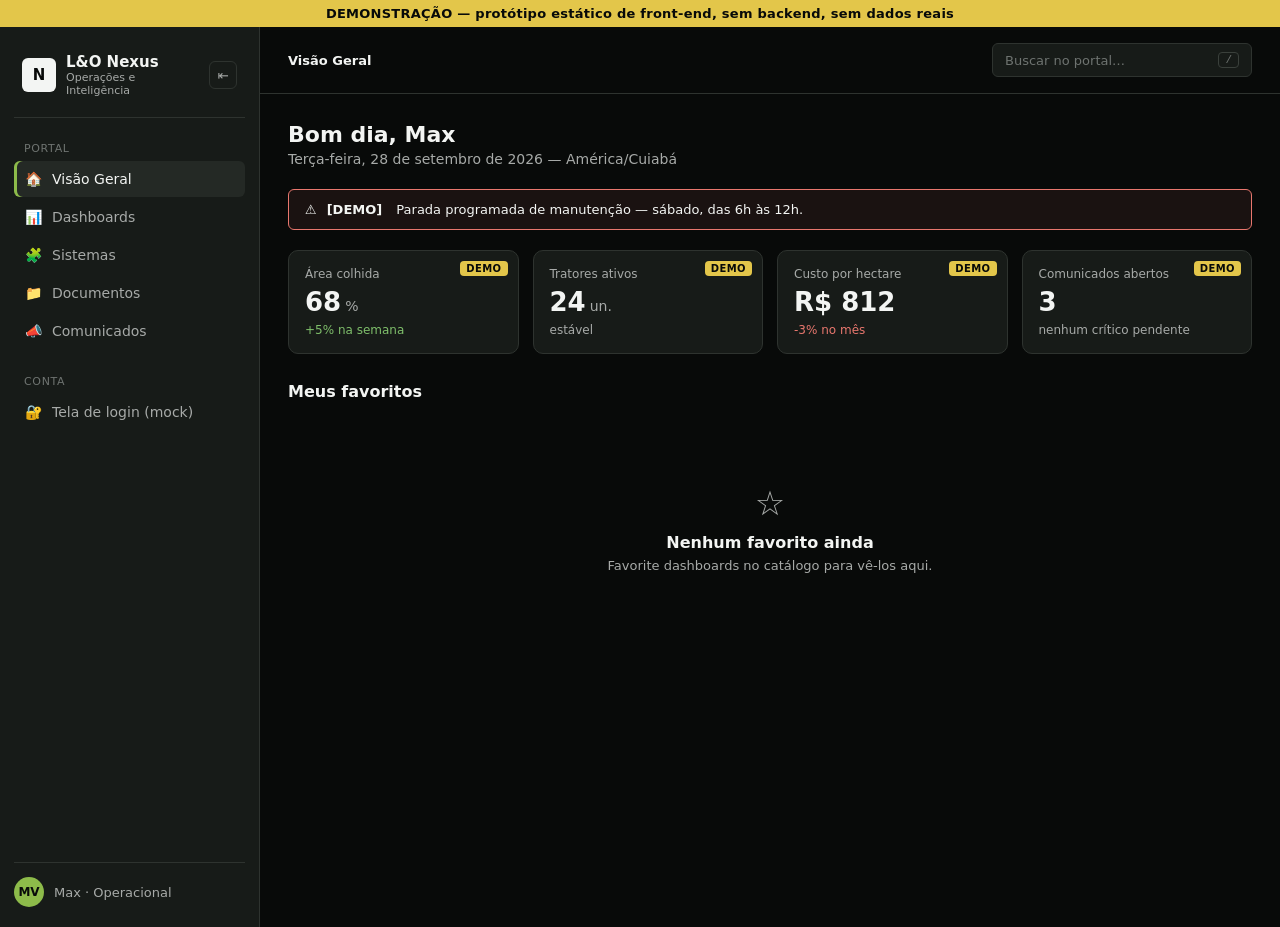
==== index.html @ 55d2e748 "feat: cria protótipo estático de front-end do L&O Nexus Demonstração navegável em HTML/CSS/JS puro, " ====
<!DOCTYPE html>
<html lang="pt-BR">
<head>
<meta charset="UTF-8">
<meta name="viewport" content="width=device-width, initial-scale=1.0">
<title>Visão Geral — L&O Nexus (demo)</title>
<link rel="stylesheet" href="css/styles.css">
</head>
<body data-page="home">
<div class="demo-banner">DEMONSTRAÇÃO — protótipo estático de front-end, sem backend, sem dados reais</div>
<div class="app-shell">

<aside class="sidebar">
    <div class="brand">
        <div class="brand-mark">N</div>
        <div class="brand-name">L&amp;O Nexus<small>Operações e Inteligência</small></div>
        <button class="collapse-toggle" aria-label="Recolher menu">⇤</button>
    </div>

    <nav class="nav-group">
        <div class="nav-group-title">Portal</div>
        <a class="nav-item" data-page="home" href="index.html"><span class="icon">🏠</span><span class="nav-label">Visão Geral</span></a>
        <a class="nav-item" data-page="dashboards" href="dashboards.html"><span class="icon">📊</span><span class="nav-label">Dashboards</span></a>
        <a class="nav-item" data-page="sistemas" href="sistemas.html"><span class="icon">🧩</span><span class="nav-label">Sistemas</span></a>
        <a class="nav-item" data-page="documentos" href="documentos.html"><span class="icon">📁</span><span class="nav-label">Documentos</span></a>
        <a class="nav-item" data-page="comunicados" href="comunicados.html"><span class="icon">📣</span><span class="nav-label">Comunicados</span></a>
    </nav>

    <nav class="nav-group">
        <div class="nav-group-title">Conta</div>
        <a class="nav-item" href="login.html"><span class="icon">🔐</span><span class="nav-label">Tela de login (mock)</span></a>
    </nav>

    <div class="sidebar-footer">
        <div class="avatar">MV</div>
        <span>Max · Operacional</span>
    </div>
</aside>

<main class="main">
    <div class="topbar">
        <div class="breadcrumb"><strong>Visão Geral</strong></div>
        <div class="search-box">Buscar no portal… <kbd>/</kbd></div>
    </div>

    <div class="content">
        <div class="page-header">
            <h1>Bom dia, Max</h1>
            <p>Terça-feira, 28 de setembro de 2026 — América/Cuiabá</p>
        </div>

        <div class="alert-banner critico">⚠️ <strong>[DEMO]</strong>&nbsp;Parada programada de manutenção — sábado, das 6h às 12h.</div>

        <div class="indicator-grid" id="indicators"></div>

        <div class="page-header" style="margin-top: 12px;">
            <h1 style="font-size:16px;">Meus favoritos</h1>
        </div>
        <div class="card-grid" id="favorites-grid"></div>
    </div>
</main>
</div>

<script src="js/app.js"></script>
<script>
const indicators = [
    { label: 'Área colhida', value: '68', unit: '%', trend: 'up', trendText: '+5% na semana', demo: true },
    { label: 'Tratores ativos', value: '24', unit: 'un.', trend: 'flat', trendText: 'estável', demo: true },
    { label: 'Custo por hectare', value: 'R$ 812', unit: '', trend: 'down', trendText: '-3% no mês', demo: true },
    { label: 'Comunicados abertos', value: '3', unit: '', trend: 'flat', trendText: 'nenhum crítico pendente', demo: true },
];

const grid = document.getElementById('indicators');
grid.innerHTML = indicators.map(i => `
    <div class="indicator-tile">
        ${i.demo ? '<span class="demo-chip">DEMO</span>' : ''}
        <div class="indicator-label">${i.label}</div>
        <div class="indicator-value">${i.value}<span class="unit">${i.unit}</span></div>
        <div class="indicator-trend ${i.trend}">${i.trendText}</div>
    </div>
`).join('');

async function renderFavorites() {
    const container = document.getElementById('favorites-grid');
    try {
        const dashboards = await Nexus.loadData('dashboards.json');
        const withId = dashboards.map((d, idx) => ({ ...d, id: `dash-${idx}` }));
        const favs = withId.filter(d => Nexus.isFavorite(d.id));

        if (!favs.length) {
            container.innerHTML = `
                <div class="empty-state" style="grid-column: 1 / -1;">
                    <div class="icon">☆</div>
                    <h3>Nenhum favorito ainda</h3>
                    <p>Favorite dashboards no catálogo para vê-los aqui.</p>
                </div>`;
            return;
        }

        container.innerHTML = favs.map(d => `
            <div class="card">
                <div class="card-thumb">${d.icon}</div>
                <div class="card-top-row">
                    <div class="card-title">${d.title}</div>
                    <button class="favorite-btn active" data-fav="${d.id}">★</button>
                </div>
                <div class="card-desc">${d.description}</div>
                <div class="card-meta">
                    <span class="status-chip ${d.status}">${Nexus.statusLabel(d.status)}</span>
                    <span>${d.category}</span>
                </div>
            </div>
        `).join('');

        container.querySelectorAll('[data-fav]').forEach(btn => {
            btn.addEventListener('click', (e) => {
                e.stopPropagation();
                Nexus.toggleFavorite(btn.dataset.fav);
                renderFavorites();
            });
        });
    } catch (err) {
        container.innerHTML = `<div class="empty-state"><p>Não foi possível carregar os dados de demonstração.</p></div>`;
    }
}
renderFavorites();
</script>
</body>
</html>
---- css/styles.css ----
/* L&O Nexus — Demonstração estática
   Tokens de design extraídos de docs/70-PADROES-DESENVOLVIMENTO.md do projeto real (Laravel).
   Esta é uma demonstração de front-end/UX — sem autenticação, sem backend, sem dados reais. */

:root {
    --color-base: #080a09;
    --color-surface: #171b18;
    --color-elevated: #242925;
    --color-line: #2e332f;
    --color-line-strong: #3a403b;

    --color-ink: #f3f5f3;
    --color-ink-muted: #a7aaa8;
    --color-ink-faint: #6e7370;

    --color-brand: #8dbb4a;
    --color-brand-hover: #6f9f35;

    --color-warning: #e3c64a;
    --color-danger: #e8776e;
    --color-info: #5b93c4;
    --color-success: #7fbf6b;

    --radius: 10px;
    --radius-sm: 6px;
    --sidebar-width: 260px;
}

* { box-sizing: border-box; }

html, body {
    margin: 0;
    padding: 0;
    background: var(--color-base);
    color: var(--color-ink);
    font-family: 'Inter', system-ui, -apple-system, Segoe UI, Roboto, sans-serif;
    -webkit-font-smoothing: antialiased;
}

a { color: inherit; text-decoration: none; }

button { font-family: inherit; }

/* ---------- Faixa de demonstração ---------- */
.demo-banner {
    background: var(--color-warning);
    color: var(--color-base);
    text-align: center;
    font-size: 13px;
    font-weight: 600;
    padding: 6px 12px;
    letter-spacing: 0.02em;
}

/* ---------- Layout ---------- */
.app-shell {
    display: flex;
    min-height: 100vh;
}

.sidebar {
    width: var(--sidebar-width);
    flex-shrink: 0;
    background: var(--color-surface);
    border-right: 1px solid var(--color-line);
    display: flex;
    flex-direction: column;
    padding: 20px 14px;
    transition: width 0.2s ease;
}

.sidebar.collapsed {
    width: 76px;
}

.sidebar.collapsed .brand-name,
.sidebar.collapsed .nav-label,
.sidebar.collapsed .sidebar-footer span {
    display: none;
}

.brand {
    display: flex;
    align-items: center;
    gap: 10px;
    padding: 6px 8px 20px;
    border-bottom: 1px solid var(--color-line);
    margin-bottom: 16px;
}

.brand-mark {
    width: 34px;
    height: 34px;
    border-radius: var(--radius-sm);
    background: var(--color-ink);
    color: var(--color-base);
    display: flex;
    align-items: center;
    justify-content: center;
    font-weight: 800;
    font-size: 15px;
    flex-shrink: 0;
}

.brand-name {
    font-weight: 700;
    font-size: 15px;
    line-height: 1.2;
}

.brand-name small {
    display: block;
    font-weight: 400;
    font-size: 11px;
    color: var(--color-ink-muted);
}

.nav-group {
    display: flex;
    flex-direction: column;
    gap: 2px;
    margin-bottom: 18px;
}

.nav-group-title {
    font-size: 11px;
    text-transform: uppercase;
    letter-spacing: 0.06em;
    color: var(--color-ink-faint);
    padding: 8px 10px 4px;
}

.nav-item {
    display: flex;
    align-items: center;
    gap: 10px;
    padding: 9px 10px;
    border-radius: var(--radius-sm);
    color: var(--color-ink-muted);
    font-size: 14px;
    font-weight: 500;
    cursor: pointer;
}

.nav-item .icon {
    width: 18px;
    height: 18px;
    flex-shrink: 0;
    display: inline-flex;
    align-items: center;
    justify-content: center;
}

.nav-item:hover {
    background: var(--color-elevated);
    color: var(--color-ink);
}

.nav-item.active {
    background: var(--color-elevated);
    color: var(--color-ink);
    box-shadow: inset 3px 0 0 var(--color-brand);
}

.sidebar-footer {
    margin-top: auto;
    padding-top: 14px;
    border-top: 1px solid var(--color-line);
    display: flex;
    align-items: center;
    gap: 10px;
    font-size: 13px;
    color: var(--color-ink-muted);
}

.avatar {
    width: 30px;
    height: 30px;
    border-radius: 50%;
    background: var(--color-brand);
    color: var(--color-base);
    display: flex;
    align-items: center;
    justify-content: center;
    font-weight: 700;
    font-size: 12px;
    flex-shrink: 0;
}

.collapse-toggle {
    background: none;
    border: 1px solid var(--color-line);
    color: var(--color-ink-muted);
    border-radius: var(--radius-sm);
    width: 28px;
    height: 28px;
    cursor: pointer;
    display: flex;
    align-items: center;
    justify-content: center;
    margin-left: auto;
}
.collapse-toggle:hover { color: var(--color-ink); border-color: var(--color-line-strong); }

/* ---------- Conteúdo ---------- */
.main {
    flex: 1;
    min-width: 0;
    display: flex;
    flex-direction: column;
}

.topbar {
    display: flex;
    align-items: center;
    gap: 16px;
    padding: 16px 28px;
    border-bottom: 1px solid var(--color-line);
    position: sticky;
    top: 0;
    background: var(--color-base);
    z-index: 5;
}

.breadcrumb {
    font-size: 13px;
    color: var(--color-ink-muted);
}
.breadcrumb strong { color: var(--color-ink); font-weight: 600; }

.search-box {
    margin-left: auto;
    display: flex;
    align-items: center;
    gap: 8px;
    background: var(--color-surface);
    border: 1px solid var(--color-line);
    border-radius: var(--radius-sm);
    padding: 8px 12px;
    color: var(--color-ink-faint);
    font-size: 13px;
    width: 260px;
    cursor: pointer;
}
.search-box kbd {
    margin-left: auto;
    font-size: 11px;
    border: 1px solid var(--color-line-strong);
    border-radius: 4px;
    padding: 1px 6px;
    color: var(--color-ink-faint);
}

.content {
    padding: 28px;
    flex: 1;
}

.page-header {
    margin-bottom: 22px;
}
.page-header h1 {
    font-size: 22px;
    margin: 0 0 4px;
}
.page-header p {
    margin: 0;
    color: var(--color-ink-muted);
    font-size: 14px;
}

/* ---------- Alertas ---------- */
.alert-banner {
    display: flex;
    align-items: center;
    gap: 10px;
    padding: 12px 16px;
    border-radius: var(--radius-sm);
    font-size: 13px;
    margin-bottom: 20px;
    border: 1px solid var(--color-line);
}
.alert-banner.critico { border-color: var(--color-danger); background: rgba(232,119,110,0.08); }
.alert-banner.atencao { border-color: var(--color-warning); background: rgba(227,198,74,0.08); }
.alert-banner.informativo { border-color: var(--color-info); background: rgba(91,147,196,0.08); }

/* ---------- Indicadores ---------- */
.indicator-grid {
    display: grid;
    grid-template-columns: repeat(auto-fit, minmax(200px, 1fr));
    gap: 14px;
    margin-bottom: 28px;
}
.indicator-tile {
    background: var(--color-surface);
    border: 1px solid var(--color-line);
    border-radius: var(--radius);
    padding: 16px;
    position: relative;
}
.indicator-tile .demo-chip {
    position: absolute;
    top: 10px;
    right: 10px;
    font-size: 10px;
    font-weight: 700;
    letter-spacing: 0.04em;
    color: var(--color-base);
    background: var(--color-warning);
    padding: 2px 6px;
    border-radius: 4px;
}
.indicator-label {
    font-size: 12px;
    color: var(--color-ink-muted);
    margin-bottom: 6px;
}
.indicator-value {
    font-size: 26px;
    font-weight: 700;
}
.indicator-value .unit {
    font-size: 14px;
    color: var(--color-ink-muted);
    font-weight: 500;
    margin-left: 4px;
}
.indicator-trend {
    font-size: 12px;
    margin-top: 6px;
}
.indicator-trend.up { color: var(--color-success); }
.indicator-trend.down { color: var(--color-danger); }
.indicator-trend.flat { color: var(--color-ink-muted); }

/* ---------- Filtros ---------- */
.filter-bar {
    display: flex;
    align-items: center;
    gap: 10px;
    flex-wrap: wrap;
    margin-bottom: 18px;
}
.chip-filter {
    padding: 7px 13px;
    border-radius: 999px;
    border: 1px solid var(--color-line);
    background: var(--color-surface);
    color: var(--color-ink-muted);
    font-size: 13px;
    cursor: pointer;
}
.chip-filter.active {
    background: var(--color-brand);
    border-color: var(--color-brand);
    color: var(--color-base);
    font-weight: 600;
}

/* ---------- Cartões ---------- */
.card-grid {
    display: grid;
    grid-template-columns: repeat(auto-fill, minmax(260px, 1fr));
    gap: 16px;
}

.card {
    background: var(--color-surface);
    border: 1px solid var(--color-line);
    border-radius: var(--radius);
    padding: 16px;
    display: flex;
    flex-direction: column;
    gap: 10px;
    transition: border-color 0.15s ease, transform 0.15s ease;
    cursor: pointer;
}
.card:hover {
    border-color: var(--color-line-strong);
    transform: translateY(-2px);
}
.card:focus-visible, .nav-item:focus-visible, .chip-filter:focus-visible, button:focus-visible, a:focus-visible {
    outline: 2px solid var(--color-brand);
    outline-offset: 2px;
}

.card-thumb {
    height: 96px;
    border-radius: var(--radius-sm);
    background: linear-gradient(135deg, var(--color-elevated), var(--color-surface));
    display: flex;
    align-items: center;
    justify-content: center;
    font-size: 26px;
    border: 1px solid var(--color-line);
}

.card-top-row {
    display: flex;
    align-items: flex-start;
    justify-content: space-between;
    gap: 8px;
}

.card-title {
    font-size: 15px;
    font-weight: 600;
    line-height: 1.3;
}

.card-desc {
    font-size: 13px;
    color: var(--color-ink-muted);
    line-height: 1.4;
    flex: 1;
}

.card-meta {
    display: flex;
    align-items: center;
    justify-content: space-between;
    font-size: 12px;
    color: var(--color-ink-faint);
    border-top: 1px solid var(--color-line);
    padding-top: 10px;
}

.favorite-btn {
    background: none;
    border: none;
    color: var(--color-ink-faint);
    font-size: 18px;
    cursor: pointer;
    line-height: 1;
    padding: 2px;
}
.favorite-btn.active { color: var(--color-warning); }

/* ---------- Chips de status/licença ---------- */
.status-chip {
    display: inline-flex;
    align-items: center;
    gap: 5px;
    font-size: 11px;
    font-weight: 600;
    padding: 3px 9px;
    border-radius: 999px;
    text-transform: uppercase;
    letter-spacing: 0.03em;
}
.status-chip.ativo { background: rgba(127,191,107,0.15); color: var(--color-success); }
.status-chip.manutencao { background: rgba(227,198,74,0.15); color: var(--color-warning); }
.status-chip.rascunho { background: rgba(167,170,168,0.15); color: var(--color-ink-muted); }
.status-chip.descontinuado { background: rgba(232,119,110,0.15); color: var(--color-danger); }

.license-chip {
    font-size: 11px;
    color: var(--color-ink-faint);
    border: 1px solid var(--color-line-strong);
    border-radius: 999px;
    padding: 2px 8px;
}

/* ---------- Estado vazio ---------- */
.empty-state {
    text-align: center;
    padding: 60px 20px;
    color: var(--color-ink-muted);
}
.empty-state .icon { font-size: 34px; margin-bottom: 10px; }
.empty-state h3 { color: var(--color-ink); margin: 0 0 6px; font-size: 16px; }
.empty-state p { margin: 0; font-size: 13px; }

/* ---------- Comunicados ---------- */
.announcement-list {
    display: flex;
    flex-direction: column;
    gap: 12px;
}
.announcement {
    background: var(--color-surface);
    border: 1px solid var(--color-line);
    border-radius: var(--radius);
    padding: 16px 18px;
}
.announcement-head {
    display: flex;
    align-items: center;
    gap: 10px;
    margin-bottom: 6px;
}
.announcement-title { font-weight: 600; font-size: 15px; }
.pin { color: var(--color-warning); font-size: 12px; }
.announcement-body { font-size: 13px; color: var(--color-ink-muted); line-height: 1.5; }
.announcement-date { font-size: 12px; color: var(--color-ink-faint); margin-top: 8px; }

/* ---------- Documentos ---------- */
.doc-notice {
    font-size: 12px;
    color: var(--color-ink-faint);
    background: var(--color-elevated);
    border-radius: var(--radius-sm);
    padding: 8px 12px;
    margin-top: 10px;
}

/* ---------- Botões ---------- */
.btn {
    display: inline-flex;
    align-items: center;
    gap: 6px;
    padding: 9px 16px;
    border-radius: var(--radius-sm);
    font-size: 13px;
    font-weight: 600;
    border: 1px solid transparent;
    cursor: pointer;
}
.btn-brand {
    background: var(--color-brand);
    color: var(--color-base); /* nunca texto branco sobre verde — regra de contraste do projeto real */
}
.btn-brand:hover { background: var(--color-brand-hover); }
.btn-ghost {
    background: transparent;
    border-color: var(--color-line-strong);
    color: var(--color-ink);
}
.btn-ghost:hover { border-color: var(--color-ink-muted); }

/* ---------- Login (mock) ---------- */
.login-shell {
    min-height: 100vh;
    display: flex;
    align-items: center;
    justify-content: center;
    padding: 20px;
}
.login-card {
    width: 100%;
    max-width: 380px;
    background: var(--color-surface);
    border: 1px solid var(--color-line);
    border-radius: var(--radius);
    padding: 32px;
}
.login-card .brand { border-bottom: none; margin-bottom: 24px; justify-content: center; padding: 0; }
.field { margin-bottom: 16px; }
.field label {
    display: block;
    font-size: 13px;
    color: var(--color-ink-muted);
    margin-bottom: 6px;
}
.field input {
    width: 100%;
    background: var(--color-elevated);
    border: 1px solid var(--color-line-strong);
    border-radius: var(--radius-sm);
    color: var(--color-ink);
    padding: 10px 12px;
    font-size: 14px;
}
.field input:focus-visible { outline: 2px solid var(--color-brand); outline-offset: 1px; }
.login-note {
    font-size: 12px;
    color: var(--color-ink-faint);
    text-align: center;
    margin-top: 18px;
    line-height: 1.5;
}

/* ---------- Responsivo ---------- */
@media (max-width: 900px) {
    .sidebar { position: fixed; z-index: 20; height: 100vh; left: -280px; transition: left 0.2s ease; }
    .sidebar.open { left: 0; }
    .search-box { display: none; }
    .content { padding: 18px; }
}

@media (prefers-reduced-motion: reduce) {
    * { transition: none !important; }
}
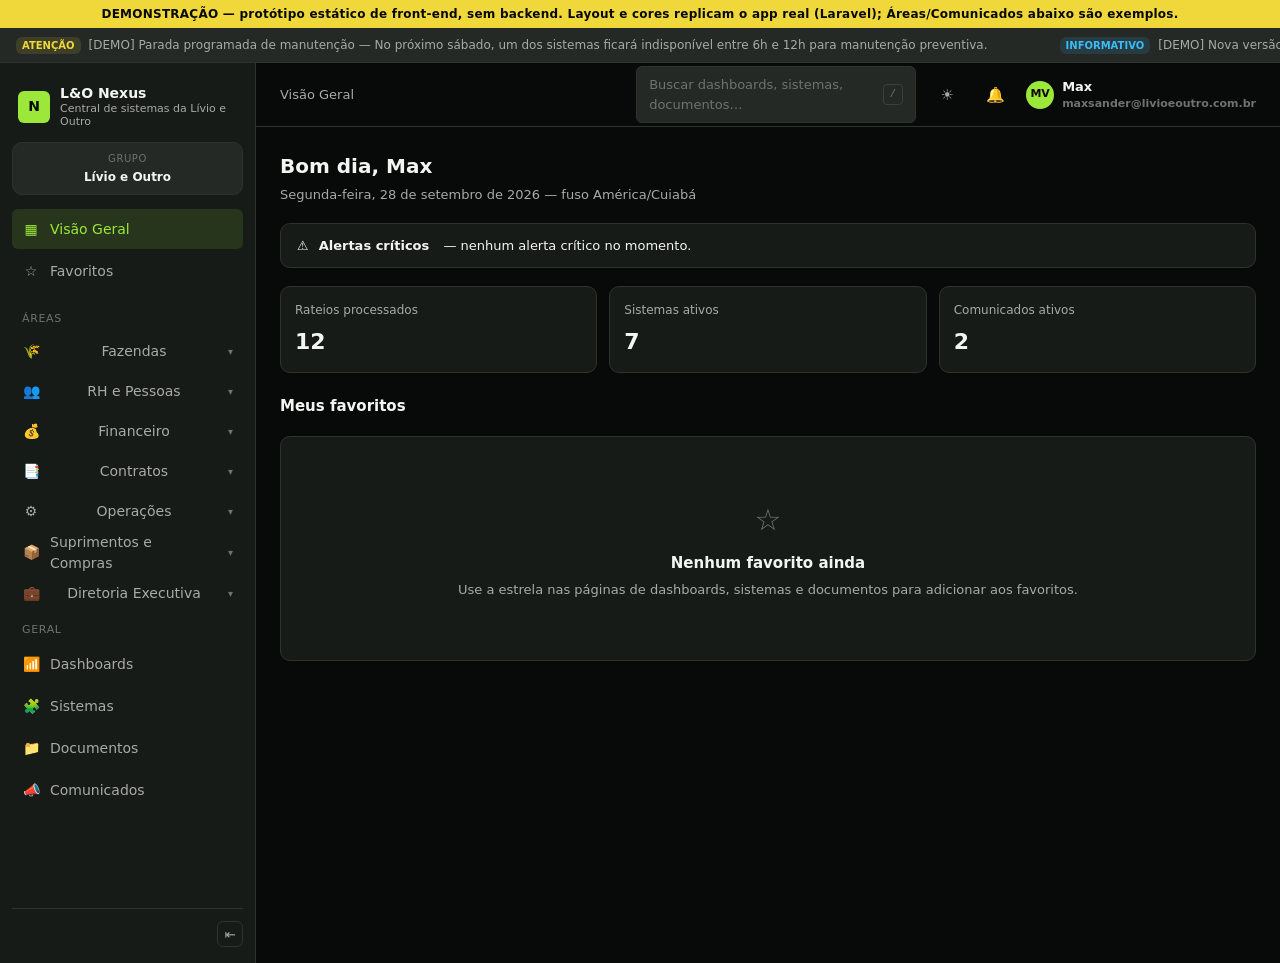
==== commit 4c7fb733: "refactor: reconstrói o demo com base no visual real do app (Laravel) Substitui a concepção inicial (" ====
--- a/index.html
+++ b/index.html
@@ -7,54 +7,65 @@
 <link rel="stylesheet" href="css/styles.css">
 </head>
 <body data-page="home">
-<div class="demo-banner">DEMONSTRAÇÃO — protótipo estático de front-end, sem backend, sem dados reais</div>
+<div class="demo-banner">DEMONSTRAÇÃO — protótipo estático de front-end, sem backend. Layout e cores replicam o app real (Laravel); Áreas/Comunicados abaixo são exemplos.</div>
+<div class="ticker" data-ticker></div>
+
 <div class="app-shell">
-
 <aside class="sidebar">
     <div class="brand">
         <div class="brand-mark">N</div>
-        <div class="brand-name">L&amp;O Nexus<small>Operações e Inteligência</small></div>
-        <button class="collapse-toggle" aria-label="Recolher menu">⇤</button>
+        <div class="brand-text">L&amp;O Nexus<small>Central de sistemas da Lívio e Outro</small></div>
+    </div>
+    <div class="condo-badge">
+        <div class="label">Grupo</div>
+        <div class="name">Lívio e Outro</div>
     </div>
 
     <nav class="nav-group">
-        <div class="nav-group-title">Portal</div>
-        <a class="nav-item" data-page="home" href="index.html"><span class="icon">🏠</span><span class="nav-label">Visão Geral</span></a>
-        <a class="nav-item" data-page="dashboards" href="dashboards.html"><span class="icon">📊</span><span class="nav-label">Dashboards</span></a>
+        <a class="nav-item" data-page="home" href="index.html"><span class="icon">▦</span><span class="nav-label">Visão Geral</span></a>
+        <a class="nav-item" href="#"><span class="icon">☆</span><span class="nav-label">Favoritos</span></a>
+    </nav>
+
+    <div class="nav-group-title">Áreas</div>
+    <div data-areas></div>
+
+    <nav class="nav-group" style="margin-top:8px;">
+        <div class="nav-group-title" style="padding-top:0;">Geral</div>
+        <a class="nav-item" data-page="dashboards" href="dashboards.html"><span class="icon">📶</span><span class="nav-label">Dashboards</span></a>
         <a class="nav-item" data-page="sistemas" href="sistemas.html"><span class="icon">🧩</span><span class="nav-label">Sistemas</span></a>
         <a class="nav-item" data-page="documentos" href="documentos.html"><span class="icon">📁</span><span class="nav-label">Documentos</span></a>
         <a class="nav-item" data-page="comunicados" href="comunicados.html"><span class="icon">📣</span><span class="nav-label">Comunicados</span></a>
     </nav>
 
-    <nav class="nav-group">
-        <div class="nav-group-title">Conta</div>
-        <a class="nav-item" href="login.html"><span class="icon">🔐</span><span class="nav-label">Tela de login (mock)</span></a>
-    </nav>
-
     <div class="sidebar-footer">
-        <div class="avatar">MV</div>
-        <span>Max · Operacional</span>
+        <button class="collapse-toggle" aria-label="Recolher menu">⇤</button>
     </div>
 </aside>
 
 <main class="main">
     <div class="topbar">
-        <div class="breadcrumb"><strong>Visão Geral</strong></div>
-        <div class="search-box">Buscar no portal… <kbd>/</kbd></div>
+        <div class="breadcrumb">Visão Geral</div>
+        <div class="search-box">Buscar dashboards, sistemas, documentos… <kbd>/</kbd></div>
+        <button class="icon-btn" data-theme-toggle aria-label="Mudar tema">☀️</button>
+        <button class="icon-btn" aria-label="Notificações">🔔</button>
+        <div class="user-chip">
+            <div class="avatar">MV</div>
+            <span class="name">Max<span class="email">maxsander@livioeoutro.com.br</span></span>
+        </div>
     </div>
 
     <div class="content">
         <div class="page-header">
             <h1>Bom dia, Max</h1>
-            <p>Terça-feira, 28 de setembro de 2026 — América/Cuiabá</p>
+            <p>Segunda-feira, 28 de setembro de 2026 — fuso América/Cuiabá</p>
         </div>
 
-        <div class="alert-banner critico">⚠️ <strong>[DEMO]</strong>&nbsp;Parada programada de manutenção — sábado, das 6h às 12h.</div>
+        <div class="alert-banner">⚠️ <strong>Alertas críticos</strong>&nbsp;— nenhum alerta crítico no momento.</div>
 
         <div class="indicator-grid" id="indicators"></div>
 
-        <div class="page-header" style="margin-top: 12px;">
-            <h1 style="font-size:16px;">Meus favoritos</h1>
+        <div class="page-header" style="margin-top:8px;">
+            <h1 style="font-size:15px;">Meus favoritos</h1>
         </div>
         <div class="card-grid" id="favorites-grid"></div>
     </div>
@@ -64,63 +75,47 @@
 <script src="js/app.js"></script>
 <script>
 const indicators = [
-    { label: 'Área colhida', value: '68', unit: '%', trend: 'up', trendText: '+5% na semana', demo: true },
-    { label: 'Tratores ativos', value: '24', unit: 'un.', trend: 'flat', trendText: 'estável', demo: true },
-    { label: 'Custo por hectare', value: 'R$ 812', unit: '', trend: 'down', trendText: '-3% no mês', demo: true },
-    { label: 'Comunicados abertos', value: '3', unit: '', trend: 'flat', trendText: 'nenhum crítico pendente', demo: true },
+    { label: 'Rateios processados', value: '12' },
+    { label: 'Sistemas ativos', value: '7' },
+    { label: 'Comunicados ativos', value: '2' },
 ];
-
-const grid = document.getElementById('indicators');
-grid.innerHTML = indicators.map(i => `
+document.getElementById('indicators').innerHTML = indicators.map(i => `
     <div class="indicator-tile">
-        ${i.demo ? '<span class="demo-chip">DEMO</span>' : ''}
         <div class="indicator-label">${i.label}</div>
-        <div class="indicator-value">${i.value}<span class="unit">${i.unit}</span></div>
-        <div class="indicator-trend ${i.trend}">${i.trendText}</div>
+        <div class="indicator-value">${i.value}</div>
     </div>
 `).join('');
 
 async function renderFavorites() {
     const container = document.getElementById('favorites-grid');
     try {
-        const dashboards = await Nexus.loadData('dashboards.json');
-        const withId = dashboards.map((d, idx) => ({ ...d, id: `dash-${idx}` }));
-        const favs = withId.filter(d => Nexus.isFavorite(d.id));
+        const systems = await Nexus.loadData('sistemas.json');
+        const withId = systems.map(s => ({ ...s, id: `sys-${s.slug}` }));
+        const favs = withId.filter(s => Nexus.isFavorite(s.id));
 
         if (!favs.length) {
             container.innerHTML = `
                 <div class="empty-state" style="grid-column: 1 / -1;">
                     <div class="icon">☆</div>
                     <h3>Nenhum favorito ainda</h3>
-                    <p>Favorite dashboards no catálogo para vê-los aqui.</p>
+                    <p>Use a estrela nas páginas de dashboards, sistemas e documentos para adicionar aos favoritos.</p>
                 </div>`;
             return;
         }
 
-        container.innerHTML = favs.map(d => `
+        container.innerHTML = favs.map(s => `
             <div class="card">
-                <div class="card-thumb">${d.icon}</div>
-                <div class="card-top-row">
-                    <div class="card-title">${d.title}</div>
-                    <button class="favorite-btn active" data-fav="${d.id}">★</button>
-                </div>
-                <div class="card-desc">${d.description}</div>
+                <div class="card-icon">${s.icon}</div>
+                <div class="card-title">${s.title}</div>
+                <div class="card-desc">${s.description}</div>
                 <div class="card-meta">
-                    <span class="status-chip ${d.status}">${Nexus.statusLabel(d.status)}</span>
-                    <span>${d.category}</span>
+                    <span class="chip ${Nexus.statusChipClass(s.status)}">${Nexus.statusLabel(s.status)}</span>
+                    <span>${s.category}</span>
                 </div>
             </div>
         `).join('');
-
-        container.querySelectorAll('[data-fav]').forEach(btn => {
-            btn.addEventListener('click', (e) => {
-                e.stopPropagation();
-                Nexus.toggleFavorite(btn.dataset.fav);
-                renderFavorites();
-            });
-        });
-    } catch (err) {
-        container.innerHTML = `<div class="empty-state"><p>Não foi possível carregar os dados de demonstração.</p></div>`;
+    } catch {
+        container.innerHTML = '<div class="empty-state"><p>Não foi possível carregar os dados de demonstração.</p></div>';
     }
 }
 renderFavorites();
